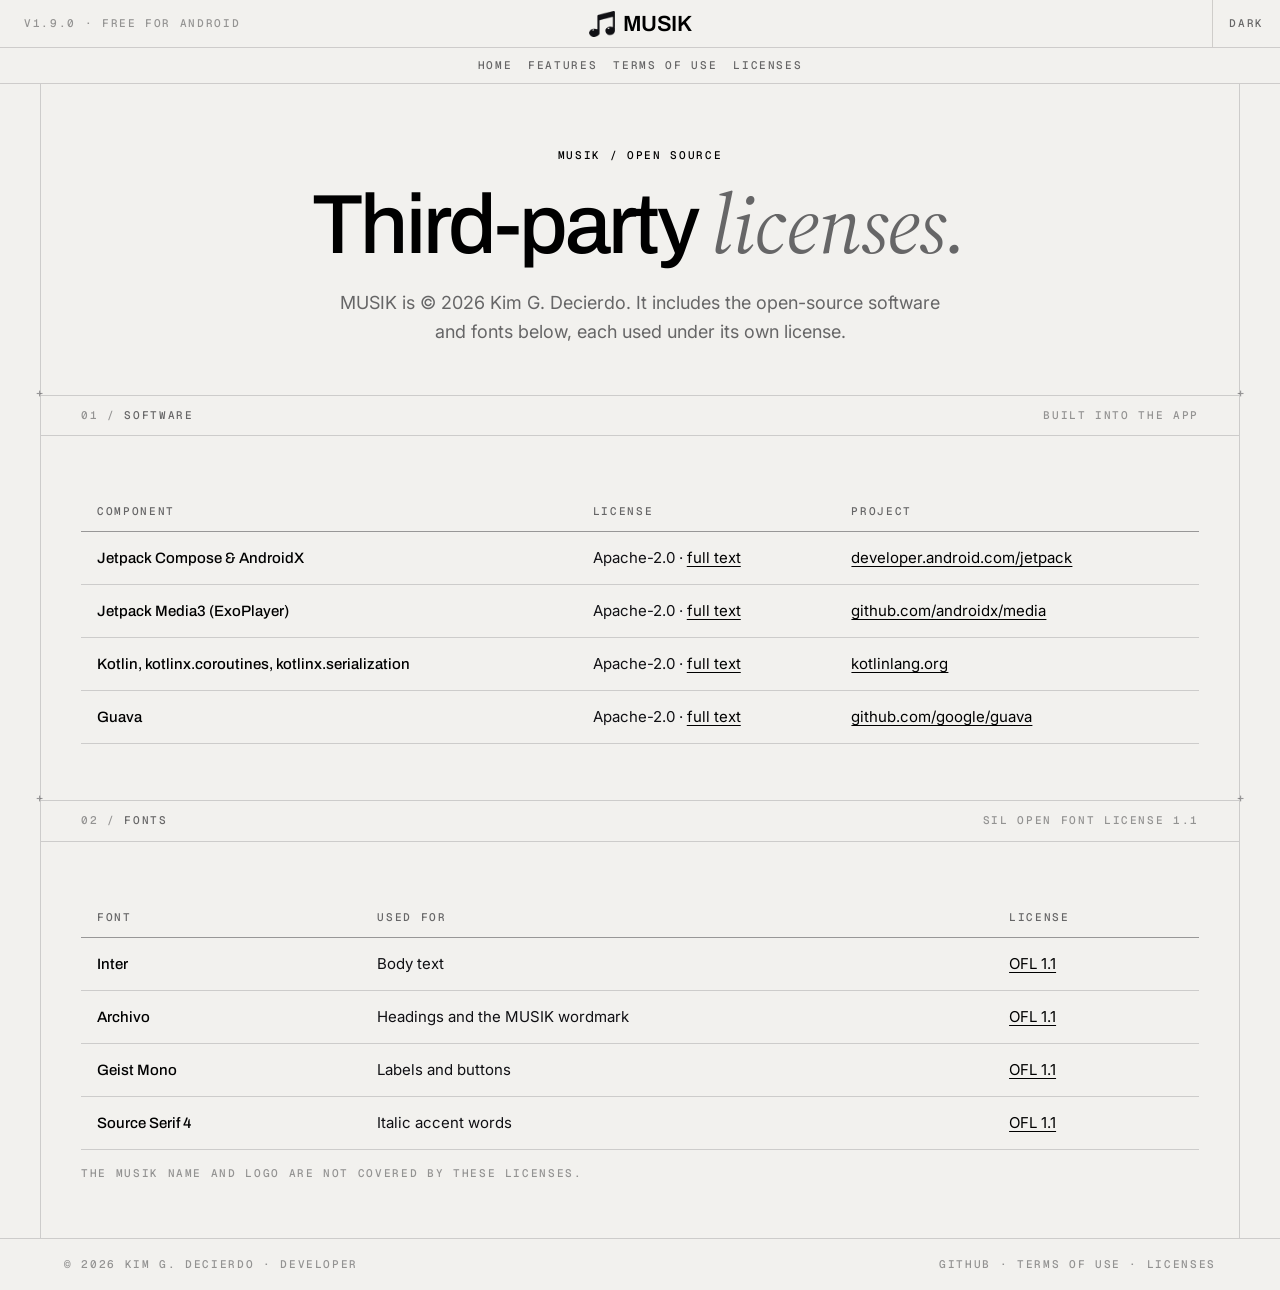
==== docs/licenses.html @ ced52c05 "Add the MUSIK website (GitHub Pages, docs/)" ====
<!doctype html>
<html lang="en">
<head>
<meta charset="utf-8">
<meta name="viewport" content="width=device-width, initial-scale=1">
<title>MUSIK: Third-party licenses</title>
<meta name="description" content="Open-source software and fonts used in MUSIK, each under its own license.">
<link rel="icon" type="image/png" href="img/icon.png">
<link rel="apple-touch-icon" href="img/icon.png">
<link rel="preconnect" href="https://fonts.googleapis.com">
<link rel="preconnect" href="https://fonts.gstatic.com" crossorigin>
<link href="https://fonts.googleapis.com/css2?family=Archivo:wght@500;600&family=Geist+Mono:wght@500;700&family=Inter:wght@400;500&family=Source+Serif+4:ital,wght@1,400&display=swap" rel="stylesheet">
<link rel="stylesheet" href="style.css">
</head>
<body>

<header class="site-header">
  <div class="bar">
    <p class="hud faint bar-left">v1.9.0 · Free for Android</p>
    <a class="brand" href="index.html"><img class="shot-light" src="img/logo.png" alt=""><img class="shot-dark" src="img/logo-dark.png" alt=""><span>MUSIK</span></a>
    <div class="nav-right">
      <button class="theme-toggle" id="theme" type="button" aria-label="Switch light or dark theme">Theme</button>
    </div>
  </div>
  <nav class="links" aria-label="Main">
    <a href="index.html">Home</a>
    <a href="index.html#features">Features</a>
    <a href="terms.html">Terms of use</a>
    <a href="licenses.html">Licenses</a>
  </nav>
</header>

<main class="column">
  <section class="page-hero">
    <p class="hud kicker">MUSIK / Open source</p>
    <h1>Third-party <span class="serif">licenses.</span></h1>
    <p class="lead">MUSIK is © 2026 Kim G. Decierdo. It includes the open-source software and fonts below, each used under its own license.</p>
  </section>

  <section class="section">
    <div class="eyebrow"><p class="hud"><span class="faint">01</span><span class="faint"> / </span>Software</p><p class="hud faint">Built into the app</p></div>
    <div class="pad table-wrap">
      <table class="licenses">
        <thead><tr><th>Component</th><th>License</th><th>Project</th></tr></thead>
        <tbody>
          <tr><td>Jetpack Compose &amp; AndroidX</td><td>Apache-2.0 · <a href="licenses/Apache-2.0.txt">full text</a></td><td><a href="https://developer.android.com/jetpack">developer.android.com/jetpack</a></td></tr>
          <tr><td>Jetpack Media3 (ExoPlayer)</td><td>Apache-2.0 · <a href="licenses/Apache-2.0.txt">full text</a></td><td><a href="https://github.com/androidx/media">github.com/androidx/media</a></td></tr>
          <tr><td>Kotlin, kotlinx.coroutines, kotlinx.serialization</td><td>Apache-2.0 · <a href="licenses/Apache-2.0.txt">full text</a></td><td><a href="https://kotlinlang.org/">kotlinlang.org</a></td></tr>
          <tr><td>Guava</td><td>Apache-2.0 · <a href="licenses/Apache-2.0.txt">full text</a></td><td><a href="https://github.com/google/guava">github.com/google/guava</a></td></tr>
        </tbody>
      </table>
    </div>
  </section>

  <section class="section">
    <div class="eyebrow"><p class="hud"><span class="faint">02</span><span class="faint"> / </span>Fonts</p><p class="hud faint">SIL Open Font License 1.1</p></div>
    <div class="pad table-wrap">
      <table class="licenses">
        <thead><tr><th>Font</th><th>Used for</th><th>License</th></tr></thead>
        <tbody>
          <tr><td>Inter</td><td>Body text</td><td><a href="licenses/OFL-Inter.txt">OFL 1.1</a></td></tr>
          <tr><td>Archivo</td><td>Headings and the MUSIK wordmark</td><td><a href="licenses/OFL-Archivo.txt">OFL 1.1</a></td></tr>
          <tr><td>Geist Mono</td><td>Labels and buttons</td><td><a href="licenses/OFL-GeistMono.txt">OFL 1.1</a></td></tr>
          <tr><td>Source Serif 4</td><td>Italic accent words</td><td><a href="licenses/OFL-SourceSerif4.txt">OFL 1.1</a></td></tr>
        </tbody>
      </table>
      <p class="hud faint" style="margin-top:16px">The MUSIK name and logo are not covered by these licenses.</p>
    </div>
  </section>
</main>

<footer>
  <div class="foot">
    <p class="hud faint">© 2026 Kim G. Decierdo · Developer</p>
    <p class="hud faint">
      <a href="https://github.com/MikDecierdo/MUSIK-download">GitHub</a> ·
      <a href="terms.html">Terms of use</a> ·
      <a href="licenses.html">Licenses</a>
    </p>
  </div>
</footer>

<script src="site.js"></script>
</body>
</html>
---- docs/style.css ----
/* Tokens: the same palette as the MUSIK app (paper and ink, white highlights in dark mode) */
  :root {
    --bg: #f2f1ee; --raised: #faf9f7; --sunken: #e9e8e4;
    --ink: #101014; --ink-strong: #000; --muted: #1010149e; --faint: #1010146b;
    --line: #10101429; --line-strong: #10101466;
    --invert-bg: #101014; --invert-fg: #f2f1ee;
    --accent: #101014; --accent-ink: #000; --danger: #b3261e;
    --shot-light: block; --shot-dark: none;
    color-scheme: light;
  }
  @media (prefers-color-scheme: dark) {
    :root:not([data-theme="light"]) {
      --bg: #121316; --raised: #101014; --sunken: #060607;
      --ink: #f2f1ee; --ink-strong: #fff; --muted: #f2f1ee99; --faint: #f2f1ee61;
      --line: #f2f1ee26; --line-strong: #f2f1ee66;
      --invert-bg: #fff; --invert-fg: #0b0b0c;
      --accent: #fff; --accent-ink: #fff; --danger: #ff6259;
      --shot-light: none; --shot-dark: block;
      color-scheme: dark;
    }
  }
  :root[data-theme="dark"] {
    --bg: #121316; --raised: #101014; --sunken: #060607;
    --ink: #f2f1ee; --ink-strong: #fff; --muted: #f2f1ee99; --faint: #f2f1ee61;
    --line: #f2f1ee26; --line-strong: #f2f1ee66;
    --invert-bg: #fff; --invert-fg: #0b0b0c;
    --accent: #fff; --accent-ink: #fff; --danger: #ff6259;
    --shot-light: none; --shot-dark: block;
    color-scheme: dark;
  }

  * { box-sizing: border-box; margin: 0; }
  html { scroll-behavior: smooth; }
  body {
    background: var(--bg); color: var(--ink);
    font: 400 16px/1.6 "Inter", system-ui, sans-serif;
    -webkit-font-smoothing: antialiased;
  }
  img { display: block; max-width: 100%; height: auto; }
  a { color: inherit; }

  .hud {
    font: 500 11px/1.4 "Geist Mono", ui-monospace, monospace;
    letter-spacing: .15em; text-transform: uppercase; color: var(--muted);
  }
  .faint { color: var(--faint); }
  .serif { font-family: "Source Serif 4", Georgia, serif; font-style: italic; font-weight: 400; color: var(--muted); letter-spacing: -.01em; }

  /* Buttons: square, mono caps, inverted block (primary) or outline that flips (secondary) */
  .btn {
    display: inline-flex; align-items: center; justify-content: center; gap: 10px;
    height: 48px; padding: 0 24px; border: 1px solid transparent; border-radius: 0;
    font: 700 11px/1 "Geist Mono", ui-monospace, monospace; letter-spacing: .12em; text-transform: uppercase;
    text-decoration: none; white-space: nowrap; cursor: pointer;
    transition: opacity .15s, background-color .12s linear, color .12s linear;
  }
  .btn-primary { background: var(--invert-bg); color: var(--invert-fg); }
  .btn-primary:hover { opacity: .8; }
  .btn-secondary { background: var(--bg); color: var(--ink); border-color: var(--line-strong); }
  .btn-secondary:hover { background: var(--invert-bg); color: var(--invert-fg); border-color: transparent; }
  .btn svg { width: 16px; height: 16px; }

  /* Nav */
  /* Header: a bar with the logo dead center, then a ruled strip of centered links */
  .site-header {
    position: sticky; top: 0; z-index: 50;
    background: color-mix(in srgb, var(--bg) 92%, transparent); backdrop-filter: blur(8px);
  }
  .bar {
    height: 48px; display: grid; grid-template-columns: 1fr auto 1fr; align-items: stretch;
    border-bottom: 1px solid var(--line);
  }
  .bar-left { grid-column: 1; justify-self: start; align-self: center; padding-left: 24px; }
  .brand { grid-column: 2; justify-self: center; display: flex; align-items: center; gap: 8px; padding: 0 24px; text-decoration: none; }
  .brand img { width: 26px; height: 26px; }
  .brand span { font: 400 22px/1 "Carter One", "Arial Black", sans-serif; color: var(--ink-strong); }
  .links { height: 36px; display: flex; align-items: center; justify-content: center; gap: 2px; border-bottom: 1px solid var(--line); }
  .links a {
    text-decoration: none; padding: 3px 7px;
    font: 500 11px/1.4 "Geist Mono", ui-monospace, monospace; letter-spacing: .15em; text-transform: uppercase;
    color: var(--muted);
  }
  .links a:hover { background: var(--invert-bg); color: var(--invert-fg); }
  .nav-right { grid-column: 3; justify-self: end; display: flex; align-items: stretch; }
  .theme-toggle {
    background: none; border: 0; border-left: 1px solid var(--line); color: var(--muted);
    padding: 0 16px; cursor: pointer; font: 500 11px/1 "Geist Mono", monospace; letter-spacing: .15em; text-transform: uppercase;
  }
  .theme-toggle:hover { color: var(--ink); background: var(--sunken); }

  /* The ruled column: rules down both sides, sections separated by rules */
  .column { max-width: 1200px; margin: 0 auto; border-left: 1px solid var(--line); border-right: 1px solid var(--line); }
  .section { position: relative; }
  .eyebrow {
    position: relative; display: flex; justify-content: space-between; gap: 16px;
    padding: 12px 40px; border-top: 1px solid var(--line); border-bottom: 1px solid var(--line);
  }
  /* small '+' ticks where a section rule meets the column rules */
  .eyebrow::before, .eyebrow::after {
    content: "+"; position: absolute; top: -9px; font: 500 12px/1 "Geist Mono", monospace; color: var(--line-strong);
  }
  .eyebrow::before { left: -5px; }
  .eyebrow::after { right: -5px; }
  .pad { padding: 56px 40px; }

  /* Hero */
  .hero { padding: 72px 40px 0; text-align: center; }
  .kicker { color: var(--accent-ink); }
  h1 {
    margin: 18px auto 0; max-width: 900px;
    font: 500 clamp(42px, 7vw, 84px)/1.02 "Archivo", system-ui, sans-serif; letter-spacing: -.035em; color: var(--ink-strong);
  }
  .lead { margin: 20px auto 0; max-width: 620px; font-size: 18px; color: var(--muted); }
  .actions { display: flex; flex-wrap: wrap; justify-content: center; gap: 12px; margin-top: 32px; }
  .meta { margin-top: 16px; }
  .hero-shot { margin-top: 56px; border-top: 1px solid var(--line); background: var(--raised); padding: 40px; }

  /* Screenshot slideshow: a scroll-snap strip (swipe on phones), arrows and dots below */
  .slides { display: flex; overflow-x: auto; scroll-snap-type: x mandatory; scrollbar-width: none; overscroll-behavior-x: contain; }
  .slides::-webkit-scrollbar { display: none; }
  .slide { flex: 0 0 100%; scroll-snap-align: center; }
  .stage {
    aspect-ratio: 1060 / 900; border: 1px solid var(--line-strong); background: var(--sunken); overflow: hidden;
    box-shadow: 0 30px 80px -40px rgba(0,0,0,.45);
  }
  .stage .desk { width: 100%; height: 100%; object-fit: cover; object-position: top; }
  .stage.phones { display: flex; align-items: center; justify-content: center; gap: 6%; padding: 4% 0; }
  .stage .phone { height: 100%; width: auto; border: 1px solid var(--line-strong); }
  .slide figcaption { margin-top: 14px; }
  .slide-nav { display: flex; align-items: center; justify-content: center; gap: 16px; margin-top: 18px; }
  .slide-btn {
    width: 44px; height: 44px; border: 1px solid var(--line-strong); border-radius: 0; background: var(--bg); color: var(--ink);
    font: 500 16px/1 "Geist Mono", monospace; cursor: pointer;
  }
  .slide-btn:hover { background: var(--invert-bg); color: var(--invert-fg); border-color: transparent; }
  .dots { display: flex; gap: 8px; }
  .dots button { width: 24px; height: 4px; padding: 0; border: 0; border-radius: 0; background: var(--line-strong); cursor: pointer; }
  .dots button[aria-current="true"] { background: var(--accent); }
  .shot-light { display: var(--shot-light); }
  .shot-dark { display: var(--shot-dark); }

  h2 {
    font: 500 clamp(32px, 4.5vw, 52px)/1.04 "Archivo", system-ui, sans-serif; letter-spacing: -.035em; color: var(--ink-strong);
    max-width: 760px;
  }
  .sub { margin-top: 14px; max-width: 620px; font-size: 17px; color: var(--muted); }

  /* Ruled grid of cards that share 1px dividers */
  .grid { display: grid; gap: 1px; background: var(--line); border-top: 1px solid var(--line); }
  .grid > * { background: var(--bg); }
  .features { grid-template-columns: repeat(3, 1fr); }
  .card { padding: 28px 28px 32px; transition: background-color .12s linear; }
  .card:hover { background: var(--sunken); }
  .card .num { display: flex; justify-content: space-between; align-items: center; }
  .card svg { width: 20px; height: 20px; color: var(--muted); }
  .card h3 { margin-top: 18px; font: 500 21px/1.2 "Archivo", system-ui, sans-serif; letter-spacing: -.02em; color: var(--ink-strong); }
  .card p { margin-top: 8px; font-size: 15px; color: var(--muted); }

  .steps { grid-template-columns: repeat(3, 1fr); }
  .step { padding: 28px; }
  .step .big { font: 500 44px/1 "Archivo", sans-serif; letter-spacing: -.04em; color: var(--ink-strong); }
  .step h3 { margin-top: 14px; font: 500 19px/1.25 "Archivo", sans-serif; color: var(--ink-strong); }
  .step p { margin-top: 6px; font-size: 15px; color: var(--muted); }

  .install { display: grid; grid-template-columns: 1.2fr 1fr; gap: 1px; background: var(--line); border-top: 1px solid var(--line); }
  .install > * { background: var(--bg); padding: 40px; }
  ol.plain { list-style: none; padding: 0; counter-reset: n; }
  ol.plain li { counter-increment: n; display: grid; grid-template-columns: 36px 1fr; gap: 8px; padding: 10px 0; }
  ol.plain li::before {
    content: counter(n, decimal-leading-zero);
    font: 500 11px/1.9 "Geist Mono", monospace; letter-spacing: .15em; color: var(--faint);
  }
  .note { margin-top: 18px; padding: 14px 16px; border-left: 3px solid var(--accent); background: var(--raised); font-size: 14px; color: var(--muted); }
  .download-box { display: flex; flex-direction: column; justify-content: center; gap: 14px; }
  .download-box .size { font: 500 34px/1 "Archivo", sans-serif; letter-spacing: -.03em; color: var(--ink-strong); }
  .download-box .btn { width: 100%; }

  .rules li { color: var(--ink); }
  .warn { margin-top: 18px; color: var(--danger); }

  footer { border-top: 1px solid var(--line); }
  .foot { max-width: 1200px; margin: 0 auto; display: flex; flex-wrap: wrap; justify-content: space-between; gap: 12px; padding: 18px 24px; }
  .foot a { text-decoration: none; }
  .foot a:hover { color: var(--ink); }

  :focus-visible { outline: 2px solid var(--accent); outline-offset: 2px; }

  @media (max-width: 900px) {
    .features, .steps { grid-template-columns: 1fr 1fr; }
    .install { grid-template-columns: 1fr; }
  }
  @media (max-width: 640px) {
    .links, .theme-toggle, .bar-left { display: none; }
    .hero { padding: 48px 16px 0; }
    .pad, .eyebrow { padding-left: 16px; padding-right: 16px; }
    .hero-shot, .install > *, .card, .step { padding: 20px 16px; }
    .stage.phones { padding: 3% 0; }
    .features, .steps { grid-template-columns: 1fr; }
    .eyebrow .faint { display: none; }
    .actions .btn { width: 100%; }
  }

  /* Sub-pages (terms, licenses) */
  .page-hero { padding: 64px 40px 48px; text-align: center; }
  .page-hero .lead { margin-left: auto; margin-right: auto; }
  .prose { max-width: 820px; }
  .prose p + p { margin-top: 12px; }
  .table-wrap { overflow-x: auto; }
  table.licenses { width: 100%; border-collapse: collapse; font-size: 15px; }
  table.licenses th {
    text-align: left; padding: 12px 16px; border-bottom: 1px solid var(--line-strong);
    font: 500 11px/1.4 "Geist Mono", ui-monospace, monospace; letter-spacing: .15em; text-transform: uppercase; color: var(--muted);
  }
  table.licenses td { padding: 14px 16px; border-bottom: 1px solid var(--line); vertical-align: top; }
  table.licenses td:first-child { font-family: "Archivo", sans-serif; font-weight: 500; color: var(--ink-strong); }
  table.licenses a, .prose a { color: var(--accent-ink); text-underline-offset: 3px; }
  @media (max-width: 640px) {
    .page-hero { padding: 40px 16px 32px; }
    table.licenses th, table.licenses td { padding: 10px 8px; }
  }

  /* MUSIK: the wordmark is Archivo, like the app's header */
  .brand span { font: 600 22px/1 "Archivo", system-ui, sans-serif; letter-spacing: -.02em; }
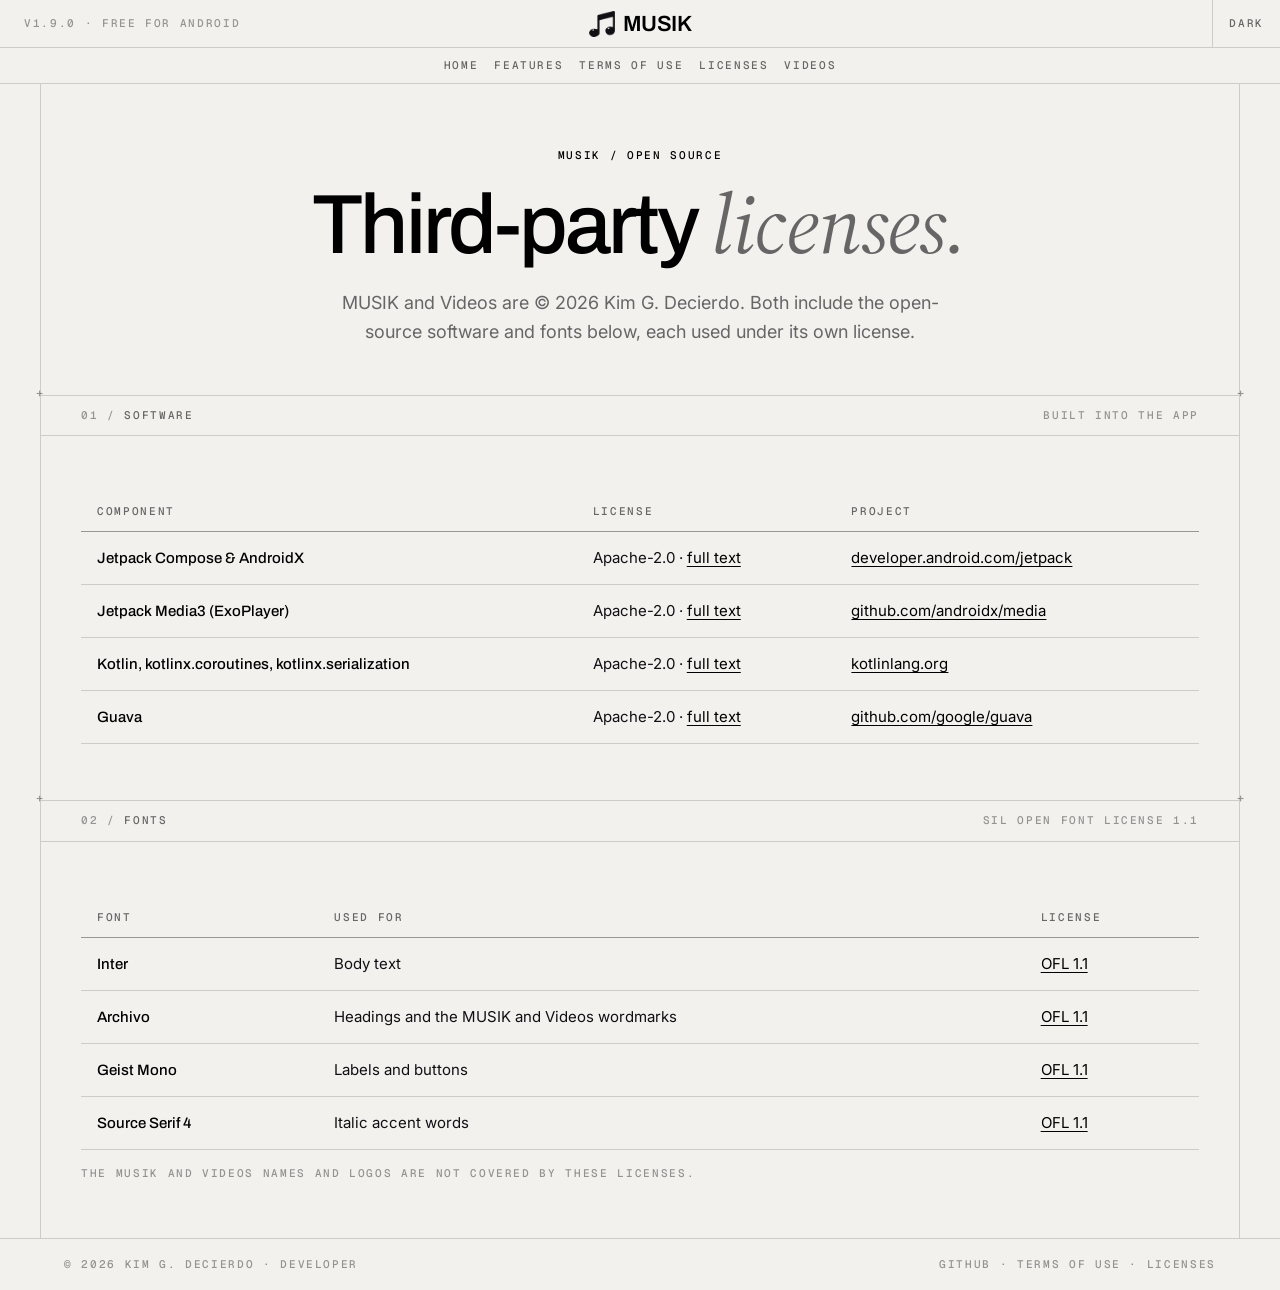
==== commit 278b5b0a: "Add the Videos page and link it from the MUSIK site" ====
--- a/docs/licenses.html
+++ b/docs/licenses.html
@@ -27,6 +27,7 @@
     <a href="index.html#features">Features</a>
     <a href="terms.html">Terms of use</a>
     <a href="licenses.html">Licenses</a>
+    <a href="videos.html">Videos</a>
   </nav>
 </header>
 
@@ -34,7 +35,7 @@
   <section class="page-hero">
     <p class="hud kicker">MUSIK / Open source</p>
     <h1>Third-party <span class="serif">licenses.</span></h1>
-    <p class="lead">MUSIK is © 2026 Kim G. Decierdo. It includes the open-source software and fonts below, each used under its own license.</p>
+    <p class="lead">MUSIK and Videos are © 2026 Kim G. Decierdo. Both include the open-source software and fonts below, each used under its own license.</p>
   </section>
 
   <section class="section">
@@ -59,12 +60,12 @@
         <thead><tr><th>Font</th><th>Used for</th><th>License</th></tr></thead>
         <tbody>
           <tr><td>Inter</td><td>Body text</td><td><a href="licenses/OFL-Inter.txt">OFL 1.1</a></td></tr>
-          <tr><td>Archivo</td><td>Headings and the MUSIK wordmark</td><td><a href="licenses/OFL-Archivo.txt">OFL 1.1</a></td></tr>
+          <tr><td>Archivo</td><td>Headings and the MUSIK and Videos wordmarks</td><td><a href="licenses/OFL-Archivo.txt">OFL 1.1</a></td></tr>
           <tr><td>Geist Mono</td><td>Labels and buttons</td><td><a href="licenses/OFL-GeistMono.txt">OFL 1.1</a></td></tr>
           <tr><td>Source Serif 4</td><td>Italic accent words</td><td><a href="licenses/OFL-SourceSerif4.txt">OFL 1.1</a></td></tr>
         </tbody>
       </table>
-      <p class="hud faint" style="margin-top:16px">The MUSIK name and logo are not covered by these licenses.</p>
+      <p class="hud faint" style="margin-top:16px">The MUSIK and Videos names and logos are not covered by these licenses.</p>
     </div>
   </section>
 </main>
--- a/docs/style.css
+++ b/docs/style.css
@@ -126,6 +126,17 @@
   .stage .desk { width: 100%; height: 100%; object-fit: cover; object-position: top; }
   .stage.phones { display: flex; align-items: center; justify-content: center; gap: 6%; padding: 4% 0; }
   .stage .phone { height: 100%; width: auto; border: 1px solid var(--line-strong); }
+  /* Landscape screenshots (the Videos player): one wide phone, centred */
+  .stage.landscape { display: flex; align-items: center; justify-content: center; padding: 0 5%; }
+  .stage .land { width: 100%; height: auto; border: 1px solid var(--line-strong); }
+  /* "More from the developer": an app row with its icon */
+  .app-link { display: flex; align-items: center; gap: 20px; padding: 28px 40px; text-decoration: none; color: inherit; border-top: 1px solid var(--line); }
+  .app-link:hover { background: var(--sunken); }
+  .app-link img { width: 64px; height: 64px; flex: none; }
+  .app-link h3 { font: 500 24px/1.2 "Archivo", system-ui, sans-serif; letter-spacing: -.02em; color: var(--ink-strong); }
+  .app-link p { margin-top: 4px; font-size: 15px; color: var(--muted); }
+  .app-link .go { margin-left: auto; flex: none; }
+  @media (max-width: 640px) { .app-link { padding: 20px 16px; gap: 14px; } .app-link img { width: 48px; height: 48px; } .app-link .go { display: none; } }
   .slide figcaption { margin-top: 14px; }
   .slide-nav { display: flex; align-items: center; justify-content: center; gap: 16px; margin-top: 18px; }
   .slide-btn {
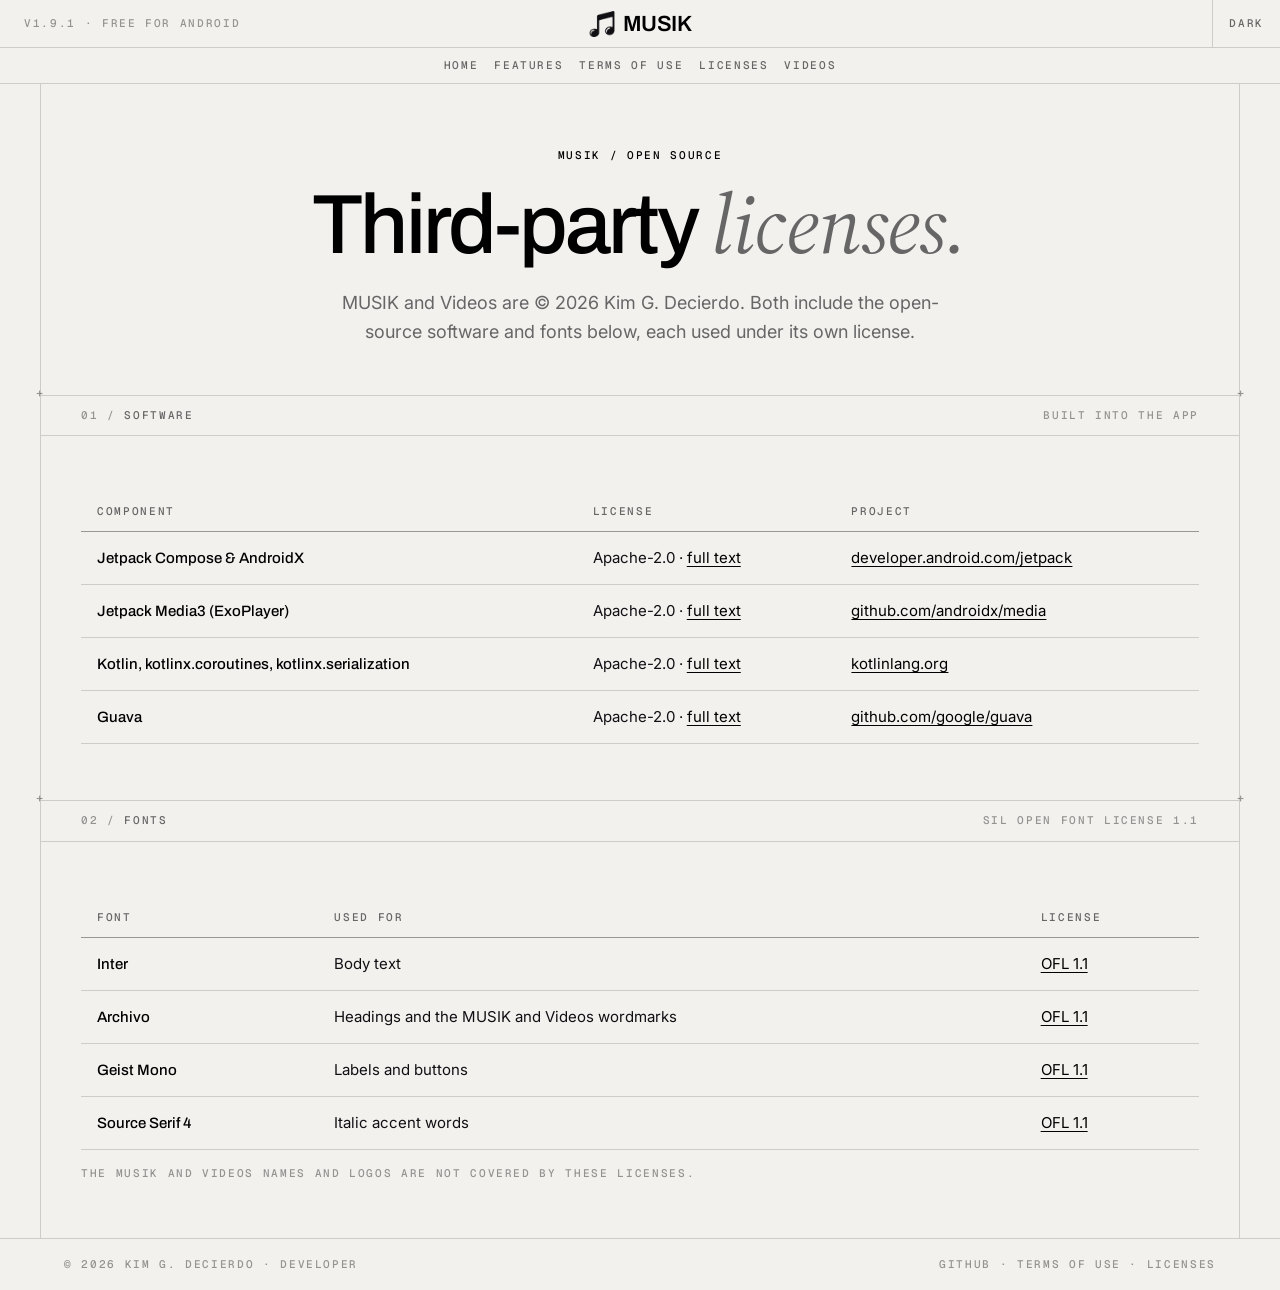
==== commit a9270808: "MUSIK 1.9.1: new logo and download links" ====
--- a/docs/licenses.html
+++ b/docs/licenses.html
@@ -16,7 +16,7 @@
 
 <header class="site-header">
   <div class="bar">
-    <p class="hud faint bar-left">v1.9.0 · Free for Android</p>
+    <p class="hud faint bar-left">v1.9.1 · Free for Android</p>
     <a class="brand" href="index.html"><img class="shot-light" src="img/logo.png" alt=""><img class="shot-dark" src="img/logo-dark.png" alt=""><span>MUSIK</span></a>
     <div class="nav-right">
       <button class="theme-toggle" id="theme" type="button" aria-label="Switch light or dark theme">Theme</button>
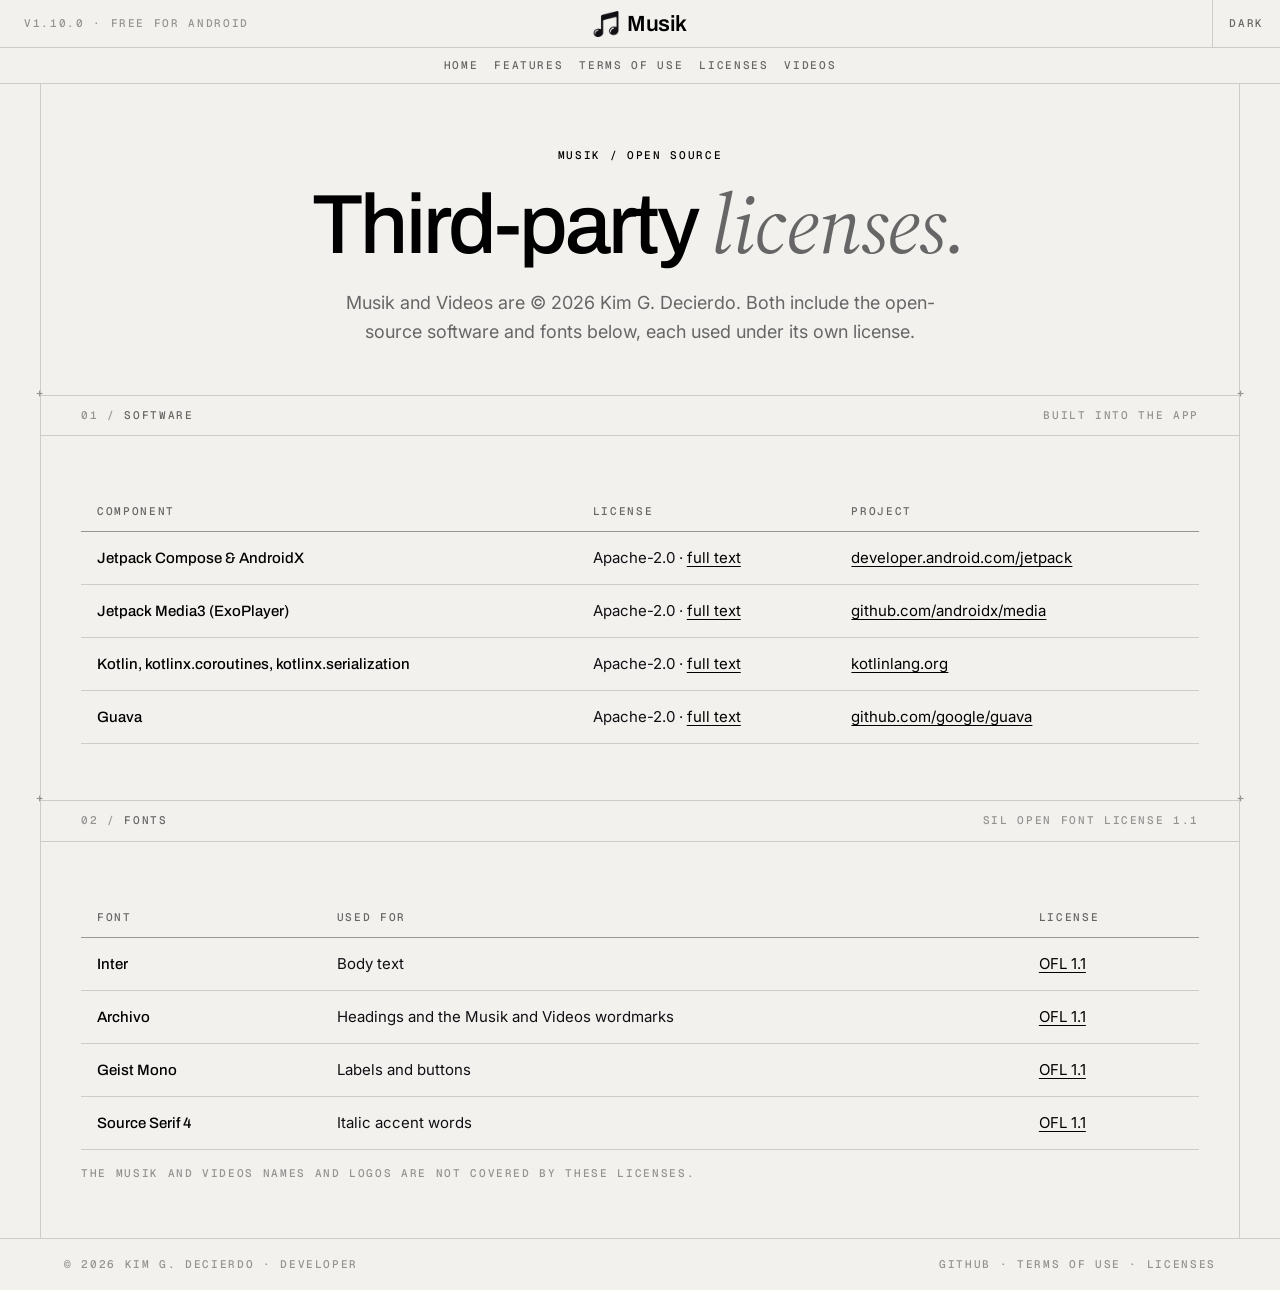
==== commit 35c84a46: "Musik 1.10.0: download links and the new name" ====
--- a/docs/licenses.html
+++ b/docs/licenses.html
@@ -3,8 +3,8 @@
 <head>
 <meta charset="utf-8">
 <meta name="viewport" content="width=device-width, initial-scale=1">
-<title>MUSIK: Third-party licenses</title>
-<meta name="description" content="Open-source software and fonts used in MUSIK, each under its own license.">
+<title>Musik: Third-party licenses</title>
+<meta name="description" content="Open-source software and fonts used in Musik, each under its own license.">
 <link rel="icon" type="image/png" href="img/icon.png">
 <link rel="apple-touch-icon" href="img/icon.png">
 <link rel="preconnect" href="https://fonts.googleapis.com">
@@ -16,8 +16,8 @@
 
 <header class="site-header">
   <div class="bar">
-    <p class="hud faint bar-left">v1.9.1 · Free for Android</p>
-    <a class="brand" href="index.html"><img class="shot-light" src="img/logo.png" alt=""><img class="shot-dark" src="img/logo-dark.png" alt=""><span>MUSIK</span></a>
+    <p class="hud faint bar-left">v1.10.0 · Free for Android</p>
+    <a class="brand" href="index.html"><img class="shot-light" src="img/logo.png" alt=""><img class="shot-dark" src="img/logo-dark.png" alt=""><span>Musik</span></a>
     <div class="nav-right">
       <button class="theme-toggle" id="theme" type="button" aria-label="Switch light or dark theme">Theme</button>
     </div>
@@ -33,9 +33,9 @@
 
 <main class="column">
   <section class="page-hero">
-    <p class="hud kicker">MUSIK / Open source</p>
+    <p class="hud kicker">Musik / Open source</p>
     <h1>Third-party <span class="serif">licenses.</span></h1>
-    <p class="lead">MUSIK and Videos are © 2026 Kim G. Decierdo. Both include the open-source software and fonts below, each used under its own license.</p>
+    <p class="lead">Musik and Videos are © 2026 Kim G. Decierdo. Both include the open-source software and fonts below, each used under its own license.</p>
   </section>
 
   <section class="section">
@@ -60,12 +60,12 @@
         <thead><tr><th>Font</th><th>Used for</th><th>License</th></tr></thead>
         <tbody>
           <tr><td>Inter</td><td>Body text</td><td><a href="licenses/OFL-Inter.txt">OFL 1.1</a></td></tr>
-          <tr><td>Archivo</td><td>Headings and the MUSIK and Videos wordmarks</td><td><a href="licenses/OFL-Archivo.txt">OFL 1.1</a></td></tr>
+          <tr><td>Archivo</td><td>Headings and the Musik and Videos wordmarks</td><td><a href="licenses/OFL-Archivo.txt">OFL 1.1</a></td></tr>
           <tr><td>Geist Mono</td><td>Labels and buttons</td><td><a href="licenses/OFL-GeistMono.txt">OFL 1.1</a></td></tr>
           <tr><td>Source Serif 4</td><td>Italic accent words</td><td><a href="licenses/OFL-SourceSerif4.txt">OFL 1.1</a></td></tr>
         </tbody>
       </table>
-      <p class="hud faint" style="margin-top:16px">The MUSIK and Videos names and logos are not covered by these licenses.</p>
+      <p class="hud faint" style="margin-top:16px">The Musik and Videos names and logos are not covered by these licenses.</p>
     </div>
   </section>
 </main>
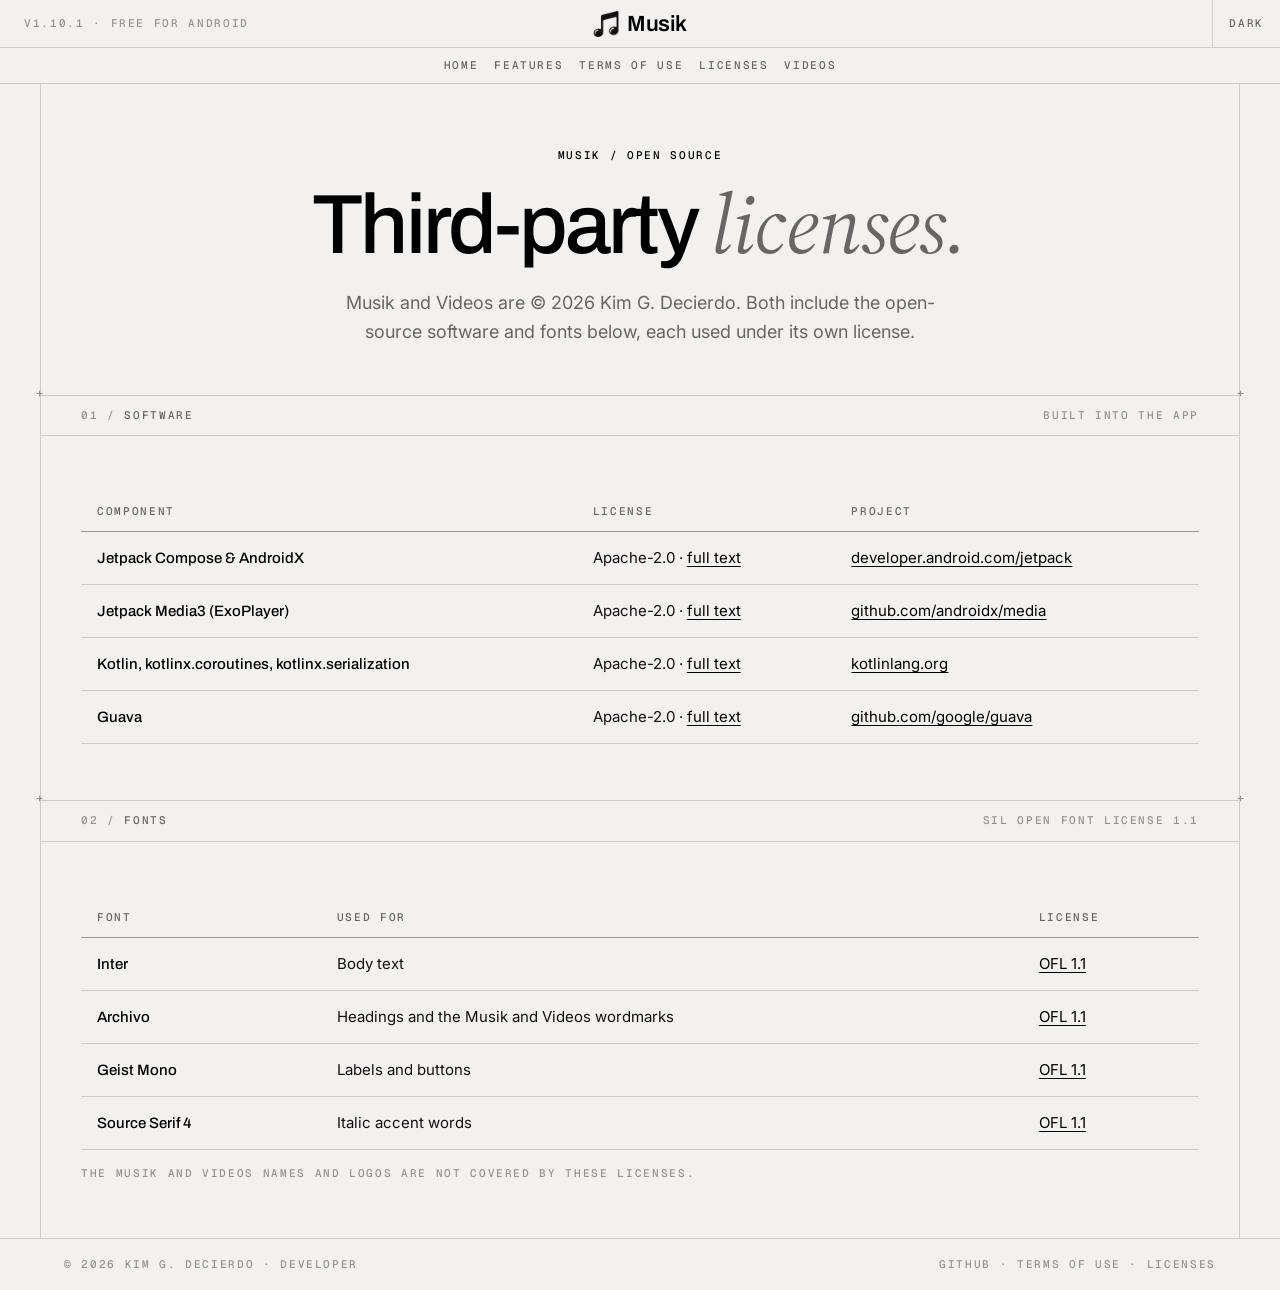
==== commit 5bd6387f: "Musik 1.10.1: download links" ====
--- a/docs/licenses.html
+++ b/docs/licenses.html
@@ -16,7 +16,7 @@
 
 <header class="site-header">
   <div class="bar">
-    <p class="hud faint bar-left">v1.10.0 · Free for Android</p>
+    <p class="hud faint bar-left">v1.10.1 · Free for Android</p>
     <a class="brand" href="index.html"><img class="shot-light" src="img/logo.png" alt=""><img class="shot-dark" src="img/logo-dark.png" alt=""><span>Musik</span></a>
     <div class="nav-right">
       <button class="theme-toggle" id="theme" type="button" aria-label="Switch light or dark theme">Theme</button>
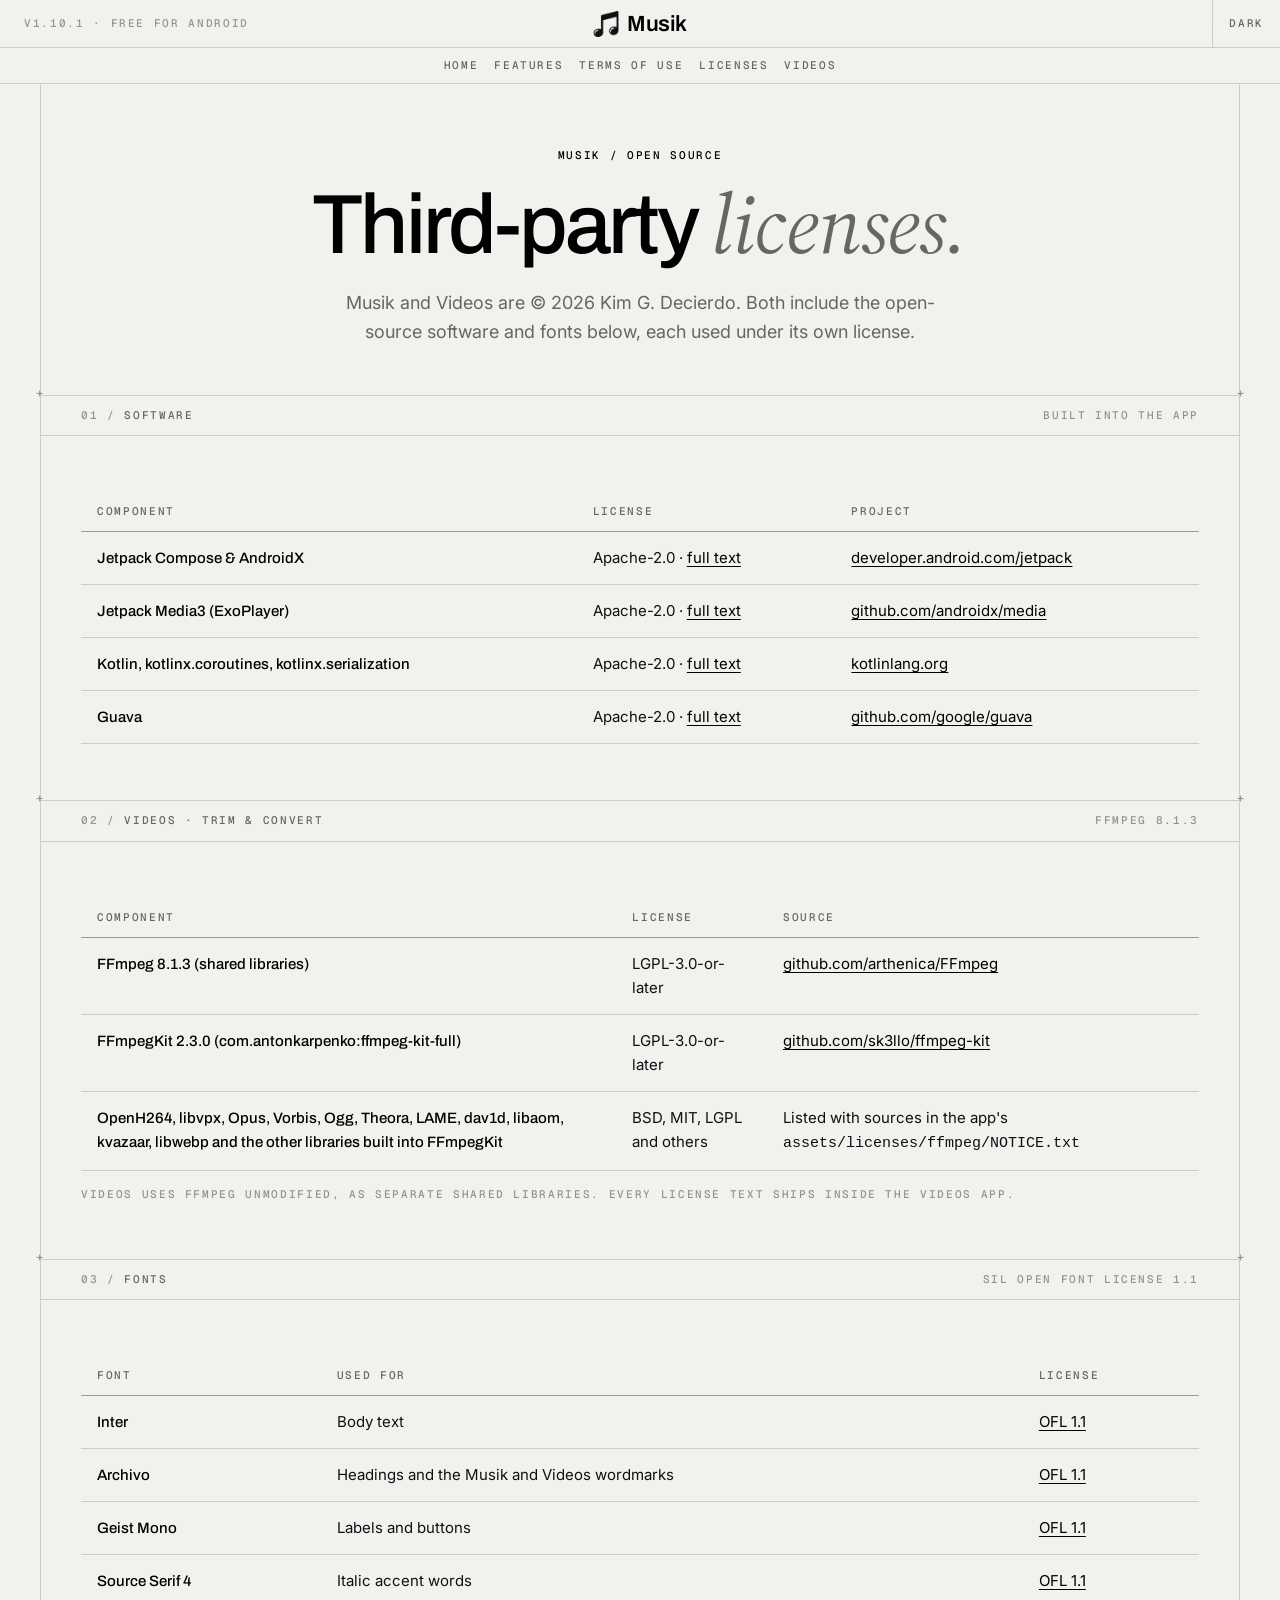
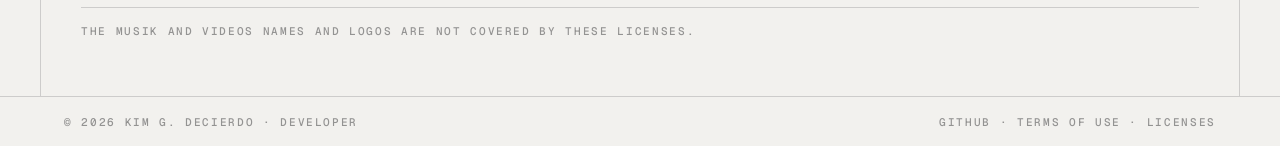
==== commit 76fd2393: "Videos 1.2.0: trim & convert, new screenshots and download links" ====
--- a/docs/licenses.html
+++ b/docs/licenses.html
@@ -53,8 +53,23 @@
     </div>
   </section>
 
+  <section class="section" id="ffmpeg">
+    <div class="eyebrow"><p class="hud"><span class="faint">02</span><span class="faint"> / </span>Videos · Trim &amp; convert</p><p class="hud faint">FFmpeg 8.1.3</p></div>
+    <div class="pad table-wrap">
+      <table class="licenses">
+        <thead><tr><th>Component</th><th>License</th><th>Source</th></tr></thead>
+        <tbody>
+          <tr><td>FFmpeg 8.1.3 (shared libraries)</td><td>LGPL-3.0-or-later</td><td><a href="https://github.com/arthenica/FFmpeg/tree/n8.1.3">github.com/arthenica/FFmpeg</a></td></tr>
+          <tr><td>FFmpegKit 2.3.0 (com.antonkarpenko:ffmpeg-kit-full)</td><td>LGPL-3.0-or-later</td><td><a href="https://github.com/sk3llo/ffmpeg-kit/tree/android-apple-8.1.3">github.com/sk3llo/ffmpeg-kit</a></td></tr>
+          <tr><td>OpenH264, libvpx, Opus, Vorbis, Ogg, Theora, LAME, dav1d, libaom, kvazaar, libwebp and the other libraries built into FFmpegKit</td><td>BSD, MIT, LGPL and others</td><td>Listed with sources in the app's <code>assets/licenses/ffmpeg/NOTICE.txt</code></td></tr>
+        </tbody>
+      </table>
+      <p class="hud faint" style="margin-top:16px">Videos uses FFmpeg unmodified, as separate shared libraries. Every license text ships inside the Videos app.</p>
+    </div>
+  </section>
+
   <section class="section">
-    <div class="eyebrow"><p class="hud"><span class="faint">02</span><span class="faint"> / </span>Fonts</p><p class="hud faint">SIL Open Font License 1.1</p></div>
+    <div class="eyebrow"><p class="hud"><span class="faint">03</span><span class="faint"> / </span>Fonts</p><p class="hud faint">SIL Open Font License 1.1</p></div>
     <div class="pad table-wrap">
       <table class="licenses">
         <thead><tr><th>Font</th><th>Used for</th><th>License</th></tr></thead>
